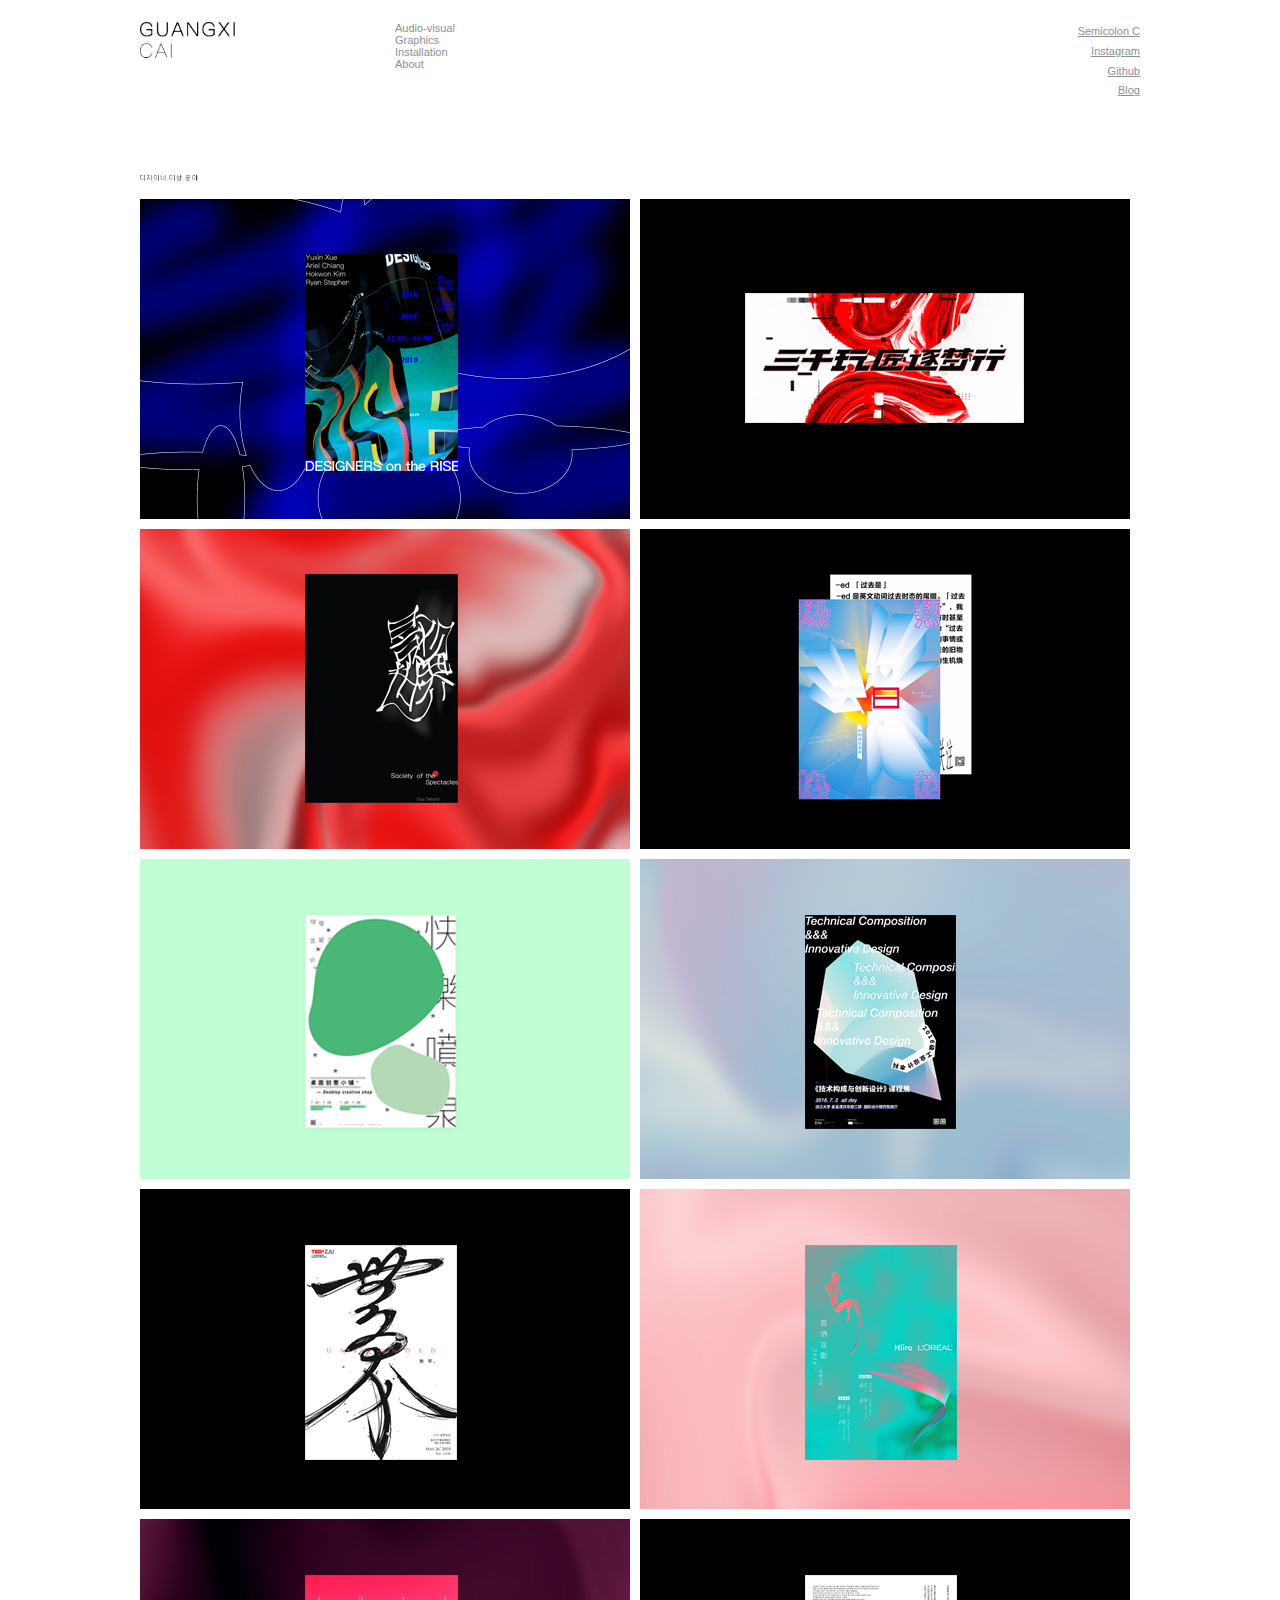
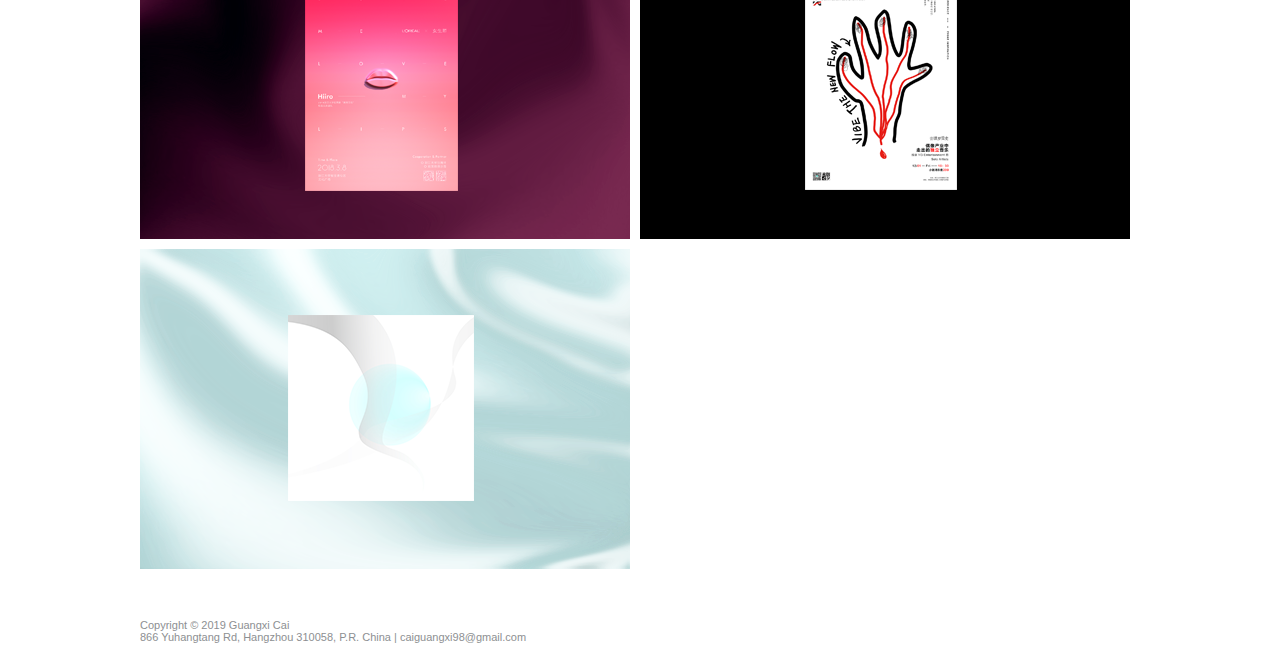
==== graphics.html @ e2604772 "Initial commit" ====
<!DOCTYPE html>
<html class="gr__pinwu_net">
  <head>
    <title>Guangxi Cai</title>
    <link rel="stylesheet" href="layout.css">
    <link rel="shortcut icon" href="pics/favicon.ico">
    <style>
    .prodList li{
    width:490px;
    height:320px;
    overflow:hidden;
    margin-right:10px;
    margin-bottom:10px;
    float:left;
    }
    </style>
  </head>
  <body data-gr-c-s-loaded="true">
    <div id="wrapper"><div id="header">
      <div id="logo">
        <a href="index.html"><img src="pics/logo.png" style="width:95px; height:159px">
        </a>
      </div>
      <div id="nav">
        <ul>
          <li class="root"><a href="project.html">Audio-visual</a></li>
          <!-- <li class="root"><a href="https://guangxipro.tumblr.com/archive"></a></li> -->
          <li class="root"><a href="graphics.html">Graphics</a></li>
          <li class="root"><a href="installation.html">Installation</a></li>
          <li class="root"><a href="about.html">About</a></li>
          
        </ul>
      </div>
      <div id="subNav" style=""></div>
      
      <div id="links">
        <ul>
          <li><a href="https://semicolonc.github.io/semicolonc/" target="_blank">Semicolon C</a></li>
          <li><a href="https://www.instagram.com/guangxicai/" target="_blank">Instagram</a></li>
          <li><a href="https://github.com/caiguangxi98" target="_blank">Github</a></li>
          <li><a href="http://gxcai.lofter.com/" target="_blank">Blog</a></li>
          
        </ul>
      </div>
      
    </div>
    <input type="hidden" id="selectedNav" value="/product.php">
    <div id="main">
      <ul class="prodList">
        <li><a href=""><img src="graphics_pics/09.png" width="490" height="320"></a></li>
        <li><a href=""><img src="graphics_pics/07.png" width="490" height="320"></a></li>
        <li class="last"><a href=""><img src="graphics_pics/08.png" width="490" height="320"></a></li>
        <li><a href=""><img src="graphics_pics/01.png" width="490" height="320"></a></li>
        <li class="last"><a href=""><img src="graphics_pics/02.png" width="490" height="320"></a></li>
        <li><a href=""><img src="graphics_pics/03.png" width="490" height="320"></a></li>
        <li class="last"><a href=""><img src="graphics_pics/04.png" width="490" height="320"></a></li>
        <li><a href=""><img src="graphics_pics/05.png" width="490" height="320"></a></li>
        <li class="last"><a href=""><img src="graphics_pics/06.png" width="490" height="320"></a></li>
        <li><a href=""><img src="graphics_pics/10.png" width="490" height="320"></a></li>
        <li><a href=""><img src="graphics_pics/11.png" width="490" height="320"></a></li>
        
      </ul>
    </div>
    <div id="footer">
      <br>
      <br>
      <p>Copyright © 2019 Guangxi Cai </p>
      
      <p>866 Yuhangtang Rd, Hangzhou 310058, P.R. China |  <a href="mailto:caiguangxi98@gmail.com">caiguangxi98@gmail.com </a></p>
    </div>
  </div>
</body></html>
---- layout.css ----
*{margin:0;padding:0;}
body{ font-family:"Arial", "Helvetica", "sans-serif", "微软雅黑", "宋体"; font-size:11px; color:#8d8f92;}
ul{ list-style:none;}
img{border:0;}
.clear{clear:both;}
#projectDesc p img{margin-bottom:10px;}
#projectContainer p img{margin-bottom:10px;}
.newsPic p img{margin-bottom:10px;}
a{ text-decoration:none}
a:link{color:#8d8f92;}
a:visited{color:#8d8f92;}
a:hover{color:#333333;}
a:actived{color:#333333;}

.current a{color:#333333;font-weight:bold;}
a.current{color:#333333;font-weight:bold}
a.link1:link{color:#333333;}
a.link1:visited{color:#333333;}
a.link1:hover{color:#8d8f92;}
a.link1:actived{color:#8d8f92;}


#wrapper{width:1000px; margin:0 auto;}



#header{ height:158px; width:100%; padding-top:22px; position:relative}
#logo{ width:240px; float:left}
#nav{float:left; width:208px; margin-left:15px;}
#subNav{float:left; width:100px;margin-left:15px;}
#links{ float:right; line-height:1.8em; text-align:right}
#links a{ text-decoration:underline;}

.lang{
	position:absolute;
	right:0px;
	bottom:0px;
}
.lang ul li{
 	float:left;
	margin-right:10px;
}

.lang ul li.last{
	margin-right:0px;
}
#threeNav{width:230px;float:left;margin-left:16px;}

#main{padding:16px 0; width:100%; overflow:hidden}

h1,h2{font-size:11px;color:#414042; padding:16px 0;}
h2{ font-weight:normal;}
#footer{float:left;margin-bottom:20px;}
.left{float:left}
.right{float:right}
.width_500{width:500px;}
.width_240{width:240px;}


/*------news-------*/
#newsItems{width:100%;float:left;}
.newsText{ width:230px;float:left;}
.newsText p{  padding:10px 0; text-align:justify;}
.newsText h1,.newsText h2{ font-size:11px; padding:0;}
.newsPic{float:right; width:750px;}
.newsIndex p{margin-bottom:20px; text-align:justify}
#newsItems li{margin-bottom:20px;float:left; width:100%; border-bottom:#666666; border-bottom-width:1px; border-bottom-style:dashed;
padding-bottom:20px;
}

#contact{ float:left;margin-left:16px;}

#designerContainer{margin-top:20px;float:left;}
#designerText{width:240px;float:left;color:#8d8f92;"}
#designerDesc{float:left; width:490px;}
#designerDesc p{padding-bottom:20px; text-align:justify}


/*product*/
.prodList li{ float:left; width:238px; height:158px; margin-right:14px; margin-bottom:15px;}
.prodList li.last{margin-right:0px;}
.prodList li img{border:1px solid #ffffff;}
.prodList li a:hover img{border:1px solid #414042;}


/*projuect*/
#projectContainer{ width:1000px;float:right}
.projectDesc p{ padding-bottom:20px; text-align:justify}
.projectDesc h1,.projectDesc h2{ font-size:11px; padding:0;}
.projectDesc h2{margin-bottom:10px;}
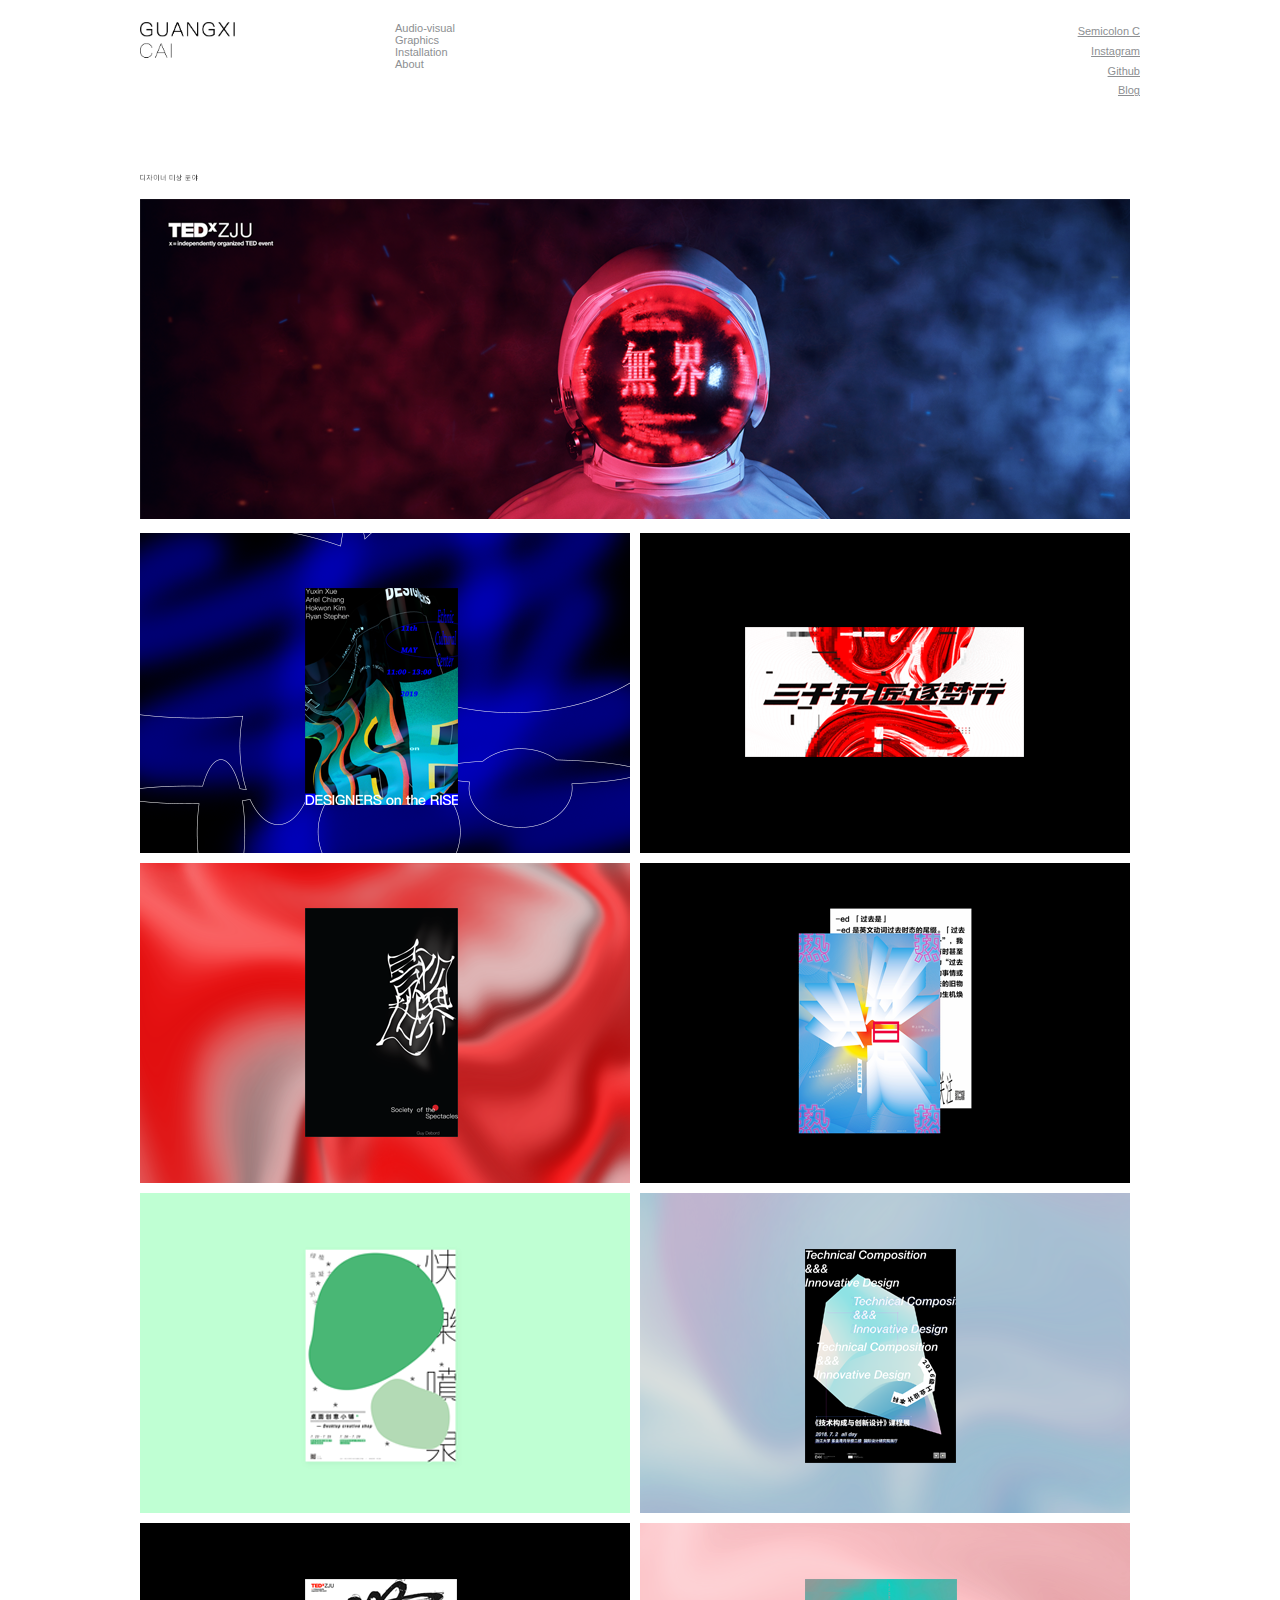
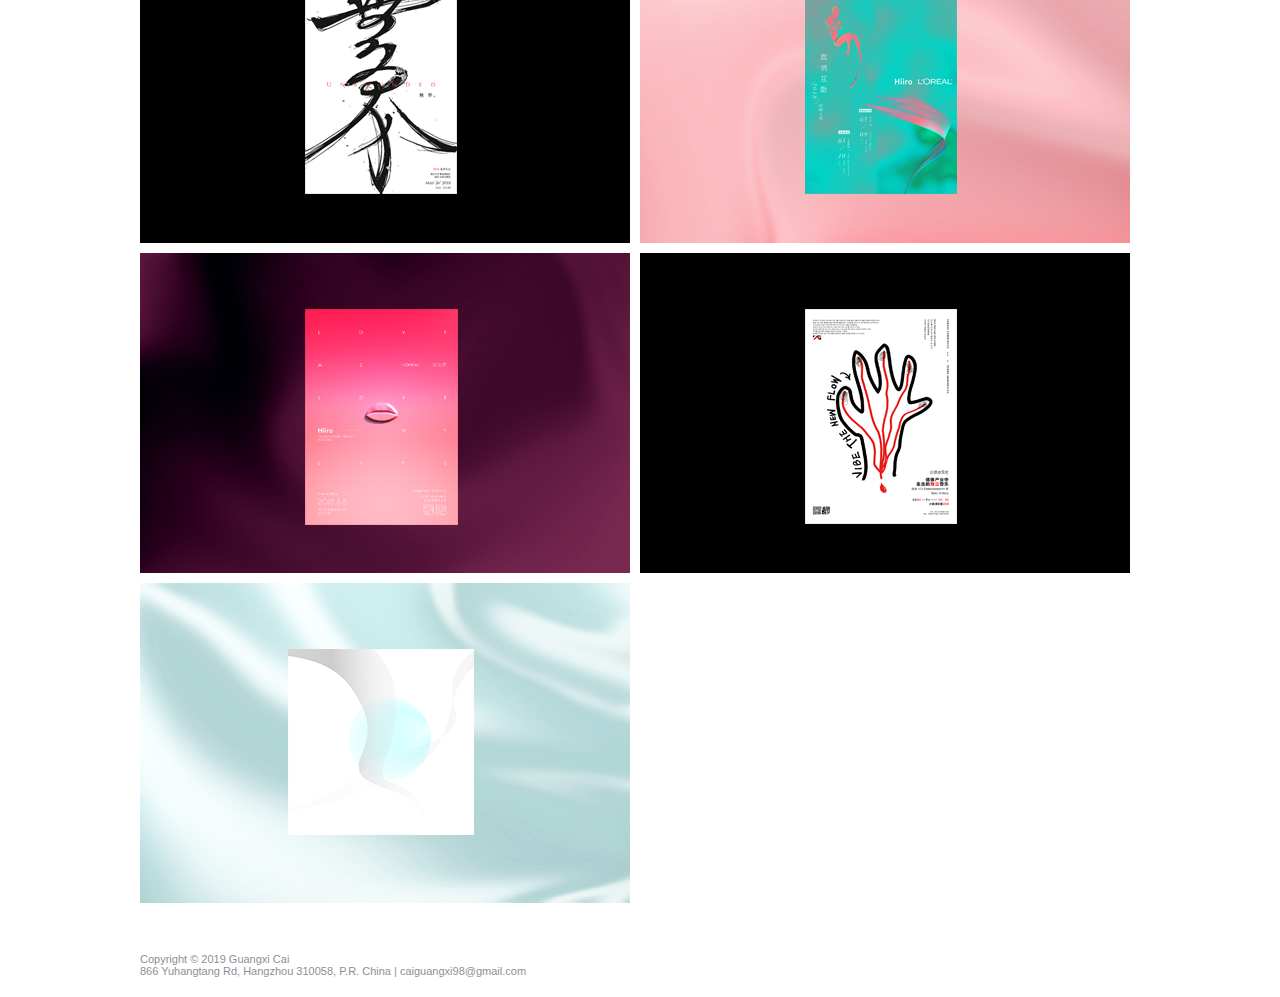
==== commit 9c6c85a3: "v4.0" ====
--- a/graphics.html
+++ b/graphics.html
@@ -46,18 +46,22 @@
     </div>
     <input type="hidden" id="selectedNav" value="/product.php">
     <div id="main">
+      <a href="graphics/tedx.html"><img src="graphics_pics/tedx.png" width="990" height="320"></a>
+      
+      <p style="color: #ffffff">- </p>
       <ul class="prodList">
-        <li><a href=""><img src="graphics_pics/09.png" width="490" height="320"></a></li>
-        <li><a href=""><img src="graphics_pics/07.png" width="490" height="320"></a></li>
-        <li class="last"><a href=""><img src="graphics_pics/08.png" width="490" height="320"></a></li>
-        <li><a href=""><img src="graphics_pics/01.png" width="490" height="320"></a></li>
-        <li class="last"><a href=""><img src="graphics_pics/02.png" width="490" height="320"></a></li>
-        <li><a href=""><img src="graphics_pics/03.png" width="490" height="320"></a></li>
-        <li class="last"><a href=""><img src="graphics_pics/04.png" width="490" height="320"></a></li>
-        <li><a href=""><img src="graphics_pics/05.png" width="490" height="320"></a></li>
-        <li class="last"><a href=""><img src="graphics_pics/06.png" width="490" height="320"></a></li>
-        <li><a href=""><img src="graphics_pics/10.png" width="490" height="320"></a></li>
-        <li><a href=""><img src="graphics_pics/11.png" width="490" height="320"></a></li>
+
+        <li><img src="graphics_pics/09.png" width="490" height="320"></li>
+        <li><img src="graphics_pics/07.png" width="490" height="320"></li>
+        <li class="last"><img src="graphics_pics/08.png" width="490" height="320"></li>
+        <li><img src="graphics_pics/01.png" width="490" height="320"></li>
+        <li class="last"><img src="graphics_pics/02.png" width="490" height="320"></li>
+        <li><img src="graphics_pics/03.png" width="490" height="320"</li>
+        <li class="last"><img src="graphics_pics/04.png" width="490" height="320"></li>
+        <li><img src="graphics_pics/05.png" width="490" height="320"></li>
+        <li class="last"><img src="graphics_pics/06.png" width="490" height="320"></li>
+        <li><img src="graphics_pics/10.png" width="490" height="320"></li>
+        <li><img src="graphics_pics/11.png" width="490" height="320"></li>
         
       </ul>
     </div>
